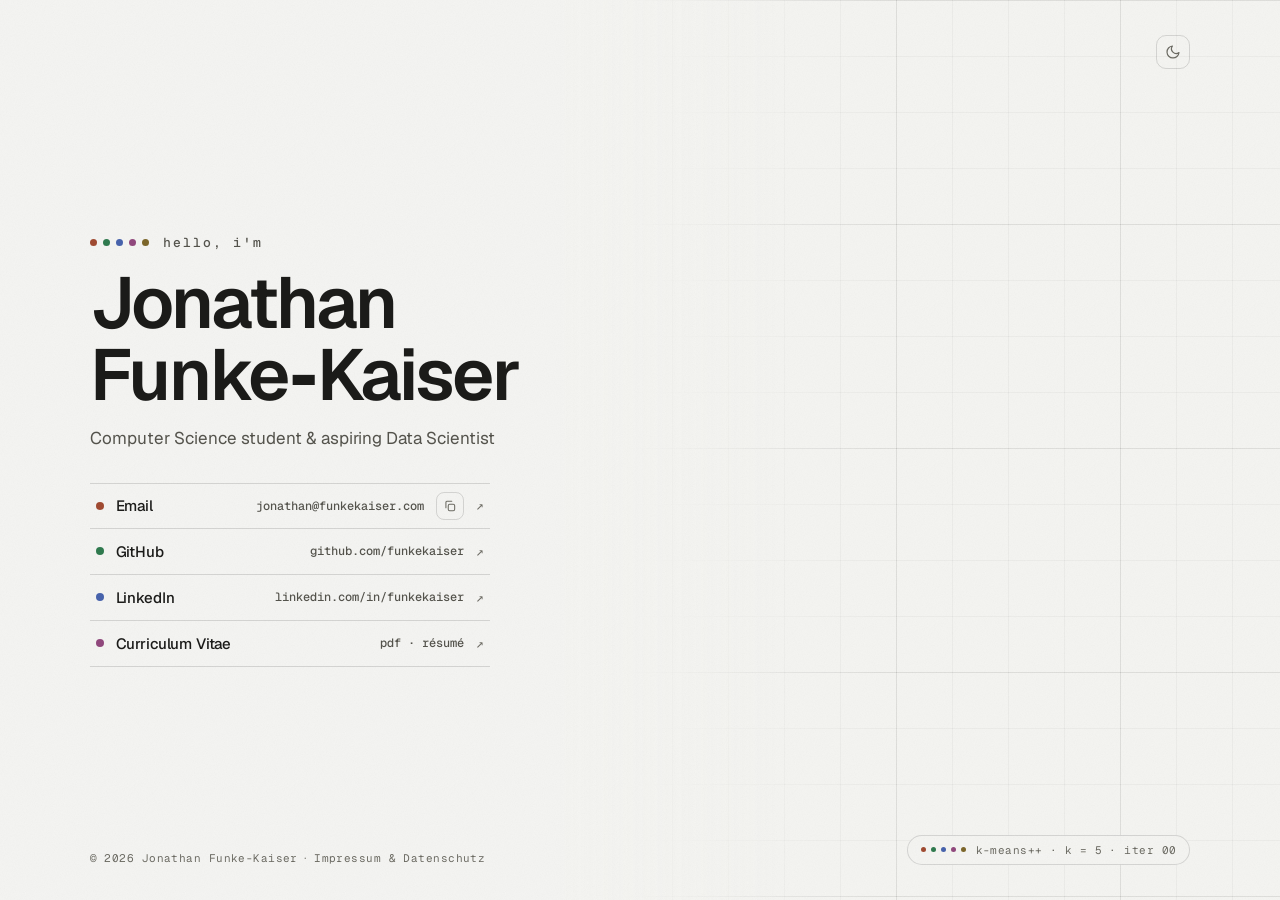
==== index.html @ 8409199c "Extract classifier-gallery engine into ml-on-canvas submodule" ====
<!DOCTYPE html>
<html lang="en">
<head>
<meta charset="UTF-8" />
<meta name="viewport" content="width=device-width, initial-scale=1.0, viewport-fit=cover" />
<title>Jonathan Funke-Kaiser</title>
<meta name="description" content="Jonathan Funke-Kaiser — Computer Science student and aspiring data scientist. Find my CV, GitHub, LinkedIn, and contact details here." />
<link rel="canonical" href="https://funkekaiser.com/" />

<!-- Social cards -->
<meta property="og:title" content="Jonathan Funke-Kaiser" />
<meta property="og:description" content="Jonathan Funke-Kaiser — Computer Science student and aspiring data scientist. Find my CV, GitHub, LinkedIn, and contact details here." />
<meta property="og:type" content="website" />
<meta property="og:url" content="https://funkekaiser.com/" />
<meta property="og:image" content="https://funkekaiser.com/images/og-card.png" />
<meta property="og:image:secure_url" content="https://funkekaiser.com/images/og-card.png" />
<meta property="og:image:width" content="1200" />
<meta property="og:image:height" content="630" />
<meta property="og:image:alt" content="Jonathan Funke-Kaiser — Computer Science student &amp; aspiring Data Scientist" />
<meta name="twitter:card" content="summary_large_image" />
<meta name="twitter:image" content="https://funkekaiser.com/images/og-card.png" />

<!-- Color scheme -->
<meta name="color-scheme" content="light dark" />
<meta name="theme-color" media="(prefers-color-scheme: light)" content="#f4f4f1" />
<meta name="theme-color" media="(prefers-color-scheme: dark)" content="#131311" />

<!-- Icons -->
<link rel="icon" type="image/svg+xml" href="images/favicon/favicon.svg" />
<link rel="icon" type="image/png" sizes="32x32" href="images/favicon/favicon-32.png" />
<link rel="icon" type="image/png" sizes="16x16" href="images/favicon/favicon-16.png" />
<link rel="apple-touch-icon" sizes="180x180" href="images/favicon/favicon-180.png" />

<!-- Self-hosted fonts (no external CDN) -->
<link rel="preload" href="fonts/geist-latin.woff2" as="font" type="font/woff2" crossorigin />
<link rel="preload" href="fonts/geist-mono-latin.woff2" as="font" type="font/woff2" crossorigin />

<!-- Structured data -->
<script type="application/ld+json">
{
  "@context": "https://schema.org",
  "@type": "Person",
  "name": "Jonathan Funke-Kaiser",
  "url": "https://funkekaiser.com/",
  "sameAs": [
    "https://github.com/funkekaiser",
    "https://www.linkedin.com/in/funkekaiser/"
  ]
}
</script>

<!-- theme bootstrap: apply the saved toggle override before first paint.
     Identical across index/impressum/404 — one shared CSP hash. -->
<script>(function(){try{var t=localStorage.getItem("fk-theme");if(t==="dark"||t==="light")document.documentElement.setAttribute("data-theme",t)}catch(e){}})();</script>

<style>
  /* ---------- shared foundation ----------
     Self-hosted fonts + brand palette + light/dark theme + reset + a11y.
     Inlined into <head> to drop the one render-blocking CSS request.
     NOTE: tokens duplicated across index/impressum/404 — keep in sync when
     editing fonts or theme values. */
  @font-face {
    font-family: "Geist";
    font-style: normal;
    font-weight: 300 700;
    font-display: swap;
    src: url("fonts/geist-latin.woff2") format("woff2");
    unicode-range: U+0000-00FF, U+0131, U+0152-0153, U+02BB-02BC, U+02C6, U+02DA, U+02DC, U+0304, U+0308, U+0329, U+2000-206F, U+20AC, U+2122, U+2191, U+2193, U+2212, U+2215, U+FEFF, U+FFFD;
  }
  @font-face {
    font-family: "Geist";
    font-style: normal;
    font-weight: 300 700;
    font-display: swap;
    src: url("fonts/geist-latin-ext.woff2") format("woff2");
    unicode-range: U+0100-02BA, U+02BD-02C5, U+02C7-02CC, U+02CE-02D7, U+02DD-02FF, U+0304, U+0308, U+0329, U+1D00-1DBF, U+1E00-1E9F, U+1EF2-1EFF, U+2020, U+20A0-20AB, U+20AD-20C0, U+2113, U+2C60-2C7F, U+A720-A7FF;
  }
  @font-face {
    font-family: "Geist Mono";
    font-style: normal;
    font-weight: 400 500;
    font-display: swap;
    src: url("fonts/geist-mono-latin.woff2") format("woff2");
    unicode-range: U+0000-00FF, U+0131, U+0152-0153, U+02BB-02BC, U+02C6, U+02DA, U+02DC, U+0304, U+0308, U+0329, U+2000-206F, U+20AC, U+2122, U+2191, U+2193, U+2212, U+2215, U+FEFF, U+FFFD;
  }
  @font-face {
    font-family: "Geist Mono";
    font-style: normal;
    font-weight: 400 500;
    font-display: swap;
    src: url("fonts/geist-mono-latin-ext.woff2") format("woff2");
    unicode-range: U+0100-02BA, U+02BD-02C5, U+02C7-02CC, U+02CE-02D7, U+02DD-02FF, U+0304, U+0308, U+0329, U+1D00-1DBF, U+1E00-1E9F, U+1EF2-1EFF, U+2020, U+20A0-20AB, U+20AD-20C0, U+2113, U+2C60-2C7F, U+A720-A7FF;
  }
  /* Warm paper / warm near-black palette, five cluster accents.
     All text colors AA (≥4.5:1) on their --bg per the design audit;
     --cN are the text-safe hover shades (the canvas uses its own
     brighter palette for dots/regions). */
  :root {
    --bg: #f4f4f1;
    --ink: #1b1b19;
    --weak: #54534c;
    --faint: #6c6b63;
    --muted: #b3b1a8;
    --hairline: rgba(27, 27, 25, 0.14);
    --c0: #a04a31;  /* email · red */
    --c1: #2f7a4e;  /* github · green */
    --c2: #4763ad;  /* linkedin · blue */
    --c3: #91487d;  /* cv · magenta */
    --c4: #7c662a;  /* impressum · ochre */
  }
  @media (prefers-color-scheme: dark) {
    :root:not([data-theme]) {
      --bg: #131311;
      --ink: #eceae4;
      --weak: #a8a79d;
      --faint: #8d8b81;
      --muted: #55544c;
      --hairline: rgba(236, 234, 228, 0.16);
      --c0: #d4805f;
      --c1: #67ad85;
      --c2: #84a0e8;
      --c3: #ca80b6;
      --c4: #c7a35c;
    }
  }
  :root[data-theme="light"] {
    --bg: #f4f4f1; --ink: #1b1b19; --weak: #54534c; --faint: #6c6b63; --muted: #b3b1a8;
    --hairline: rgba(27, 27, 25, 0.14);
    --c0: #a04a31; --c1: #2f7a4e; --c2: #4763ad; --c3: #91487d; --c4: #7c662a;
  }
  :root[data-theme="dark"] {
    --bg: #131311; --ink: #eceae4; --weak: #a8a79d; --faint: #8d8b81; --muted: #55544c;
    --hairline: rgba(236, 234, 228, 0.16);
    --c0: #d4805f; --c1: #67ad85; --c2: #84a0e8; --c3: #ca80b6; --c4: #c7a35c;
  }
  * { box-sizing: border-box; margin: 0; padding: 0; }
  :focus-visible {
    outline: 2px solid var(--ink);
    outline-offset: 3px;
    border-radius: 4px;
  }
  @media (prefers-reduced-motion: reduce) {
    * { animation-duration: 0.01ms !important; animation-iteration-count: 1 !important; transition-duration: 0.01ms !important; scroll-behavior: auto !important; }
  }
  .sr-only {
    position: absolute;
    width: 1px; height: 1px;
    padding: 0; margin: -1px;
    overflow: hidden;
    clip: rect(0, 0, 0, 0);
    white-space: nowrap;
    border: 0;
  }
  @keyframes fade-up {
    from { opacity: 0; transform: translateY(10px); }
    to   { opacity: 1; transform: none; }
  }
  /* opacity-free entrance for above-the-fold text so the LCP candidate
     (h1) paints visible on the first frame — avoids mobile NO_LCP. */
  @keyframes rise {
    from { transform: translateY(10px); }
    to   { transform: none; }
  }

  /* ---------- page ---------- */
  html, body { height: 100%; }
  /* theme the root canvas too, so mobile overscroll isn't pure black */
  html { background: var(--bg); }
  body {
    background: var(--bg);
    color: var(--ink);
    font-family: "Geist", system-ui, -apple-system, sans-serif;
    -webkit-font-smoothing: antialiased;
    text-rendering: optimizeLegibility;
    overflow: hidden;
    transition: background 0.4s ease, color 0.4s ease;
  }

  /* ---------- classifier-gallery canvas background ---------- */
  #viz {
    position: fixed;
    inset: 0;
    z-index: 0;
    width: 100%;
    height: 100%;
  }

  /* ---------- theme toggle ---------- */
  .theme-btn {
    position: fixed;
    top: clamp(1.4rem, 4vh, 2.2rem);
    right: clamp(2rem, 7vw, 7.5rem);
    z-index: 2;
    width: 34px; height: 34px;
    display: grid;
    place-items: center;
    border: 1px solid var(--hairline);
    border-radius: 10px;
    background: transparent;
    color: var(--faint);
    cursor: pointer;
    padding: 0;
    transition: color 0.2s ease, border-color 0.2s ease;
  }
  .theme-btn:hover { color: var(--ink); border-color: var(--faint); }
  .theme-btn svg { width: 16px; height: 16px; display: block; }
  /* moon shows in light (click → dark), sun shows in dark */
  .theme-btn .ico-sun { display: none; }
  :root[data-theme="dark"] .theme-btn .ico-moon { display: none; }
  :root[data-theme="dark"] .theme-btn .ico-sun { display: block; }
  @media (prefers-color-scheme: dark) {
    :root:not([data-theme]) .theme-btn .ico-moon { display: none; }
    :root:not([data-theme]) .theme-btn .ico-sun { display: block; }
  }

  /* ---------- layout ---------- */
  main {
    position: relative;
    z-index: 1;
    height: 100svh;
    display: flex;
    flex-direction: column;
    justify-content: center;
    gap: clamp(22px, 4vh, 34px);
    padding: 0 clamp(2rem, 7vw, 7.5rem);
    max-width: 720px;
  }

  .intro { display: flex; flex-direction: column; gap: 16px; }
  .eyebrow {
    display: flex;
    align-items: center;
    gap: 6px;
    font-family: "Geist Mono", ui-monospace, monospace;
    font-size: 13px;
    font-weight: 500;
    letter-spacing: 0.16em;
    color: var(--weak);
  }
  .eyebrow .hello { margin-left: 8px; }
  .eyebrow .dot { width: 7px; height: 7px; }
  .dot {
    flex: none;
    width: 8px; height: 8px;
    border-radius: 50%;
    transition: transform 0.2s ease;
  }
  .c0 { background: var(--c0); }
  .c1 { background: var(--c1); }
  .c2 { background: var(--c2); }
  .c3 { background: var(--c3); }
  .c4 { background: var(--c4); }

  h1 {
    font-size: clamp(2.6rem, 6.5vw, 4.5rem);
    font-weight: 600;
    letter-spacing: -0.03em;
    line-height: 1.0;
    color: var(--ink);
    transition: color 0.4s ease;
  }
  .tagline {
    font-size: clamp(1rem, 2.2vw, 1.0625rem);
    font-weight: 400;
    color: var(--weak);
  }

  /* ---------- page-load entrance (auto-disabled under reduced-motion) ---------- */
  .eyebrow, h1, .tagline { animation: rise 0.55s cubic-bezier(.2, .7, .3, 1) both; }
  .link { animation: fade-up 0.55s cubic-bezier(.2, .7, .3, 1) both; }
  .eyebrow { animation-delay: 0.04s; }
  .tagline { animation-delay: 0.22s; }
  .link:nth-child(1) { animation-delay: 0.34s; }
  .link:nth-child(2) { animation-delay: 0.42s; }
  .link:nth-child(3) { animation-delay: 0.50s; }
  .link:nth-child(4) { animation-delay: 0.58s; }

  /* ---------- link list ---------- */
  .links {
    display: flex;
    flex-direction: column;
    width: min(400px, 100%);
  }
  .link {
    position: relative;
    display: flex;
    align-items: center;
    gap: 12px;
    padding: 13px 6px;
    border-top: 1px solid var(--hairline);
    text-decoration: none;
    color: var(--ink);
    transition: color 0.2s ease;
  }
  .links .link:last-child { border-bottom: 1px solid var(--hairline); }
  .link-email { padding: 8px 6px; }
  .link-label {
    font-size: 15px;
    font-weight: 500;
    letter-spacing: -0.01em;
  }
  .link-value {
    margin-left: auto;
    font-family: "Geist Mono", ui-monospace, monospace;
    font-size: 12px;
    font-weight: 500;
    color: var(--weak);
    overflow: hidden;
    text-overflow: ellipsis;
    white-space: nowrap;
  }
  .arrow {
    flex: none;
    font-family: "Geist Mono", ui-monospace, monospace;
    font-size: 13px;
    color: var(--faint);
  }
  /* two-way hover: CSS covers the link side (and keyboard focus, and the
     reduced-motion path); the canvas engine layers cluster dimming on top.
     Hover rules only apply on hover-capable pointers — on touch they'd
     stick after a tap. Keyboard :focus-within stays on for everyone. */
  .link[data-cluster="0"]:focus-within { color: var(--c0); }
  .link[data-cluster="1"]:focus-within { color: var(--c1); }
  .link[data-cluster="2"]:focus-within { color: var(--c2); }
  .link[data-cluster="3"]:focus-within { color: var(--c3); }
  .link:focus-within .dot { transform: scale(1.6); }
  @media (hover: hover) and (pointer: fine) {
    .link[data-cluster="0"]:hover { color: var(--c0); }
    .link[data-cluster="1"]:hover { color: var(--c1); }
    .link[data-cluster="2"]:hover { color: var(--c2); }
    .link[data-cluster="3"]:hover { color: var(--c3); }
    .link:hover .dot { transform: scale(1.6); }
  }

  /* ---------- email row: stretched link + copy button ---------- */
  .stretch {
    position: absolute;
    inset: 0;
    z-index: 1;
  }
  .copy-btn {
    position: relative;
    z-index: 2;
    flex: none;
    width: 28px; height: 28px;
    display: grid;
    place-items: center;
    border: 1px solid var(--hairline);
    border-radius: 8px;
    background: transparent;
    color: var(--faint);
    cursor: pointer;
    padding: 0;
    transition: color 0.2s ease, border-color 0.2s ease;
  }
  .copy-btn:hover { color: var(--c0); border-color: var(--c0); }
  .copy-btn svg { width: 14px; height: 14px; display: block; }
  .copy-btn .ico-check { display: none; }
  .copy-btn.copied { color: var(--c0); border-color: var(--c0); }
  .copy-btn.copied .ico-copy { display: none; }
  .copy-btn.copied .ico-check { display: block; }

  /* ---------- footer + algorithm readout ---------- */
  footer {
    position: fixed;
    left: clamp(2rem, 7vw, 7.5rem);
    bottom: clamp(1.4rem, 4vh, 2.2rem);
    z-index: 1;
    font-family: "Geist Mono", ui-monospace, monospace;
    font-size: 11px;
    letter-spacing: 0.04em;
    color: var(--faint);
  }
  footer a {
    color: var(--faint);
    text-decoration: none;
    transition: color 0.2s ease;
  }
  footer a:hover, footer a:focus-visible { color: var(--c4); }
  .footer-sep { opacity: 0.7; margin: 0 0.4em; }
  .readout {
    position: fixed;
    right: clamp(2rem, 7vw, 7.5rem);
    bottom: clamp(1.4rem, 4vh, 2.2rem);
    z-index: 1;
    font-family: "Geist Mono", ui-monospace, monospace;
    font-size: 11px;
    letter-spacing: 0.04em;
    color: var(--faint);
  }

  @media (max-width: 560px) {
    /* let main + footer share the viewport instead of main taking a full
       100svh and pushing the static footer past the bottom edge */
    body { overflow-y: auto; display: flex; flex-direction: column; min-height: 100svh; }
    main { height: auto; min-height: 0; flex: 1; padding-top: 5rem; padding-bottom: 1.5rem; }
    footer { position: static; margin: 0 0 1.4rem; padding: 0 clamp(2rem, 7vw, 7.5rem); }
    .readout { display: none; }
  }
</style>
<style>
  /* ---------- final touches ----------
     Plot grid (masked off the text column), film grain, legend chip,
     text scrim, and touch-input gating. Appended as one block so the
     diff against the previous version stays reviewable. */
  :root { --grid-minor: rgba(27,27,25,0.035); --grid-major: rgba(27,27,25,0.065); }
  :root[data-theme="dark"] { --grid-minor: rgba(236,234,228,0.04); --grid-major: rgba(236,234,228,0.075); }
  @media (prefers-color-scheme: dark) {
    :root:not([data-theme]) { --grid-minor: rgba(236,234,228,0.04); --grid-major: rgba(236,234,228,0.075); }
  }
  .grid-layer {
    position: fixed; inset: 0; z-index: 0; pointer-events: none;
    background-image:
      linear-gradient(var(--grid-major) 1px, transparent 1px),
      linear-gradient(90deg, var(--grid-major) 1px, transparent 1px),
      linear-gradient(var(--grid-minor) 1px, transparent 1px),
      linear-gradient(90deg, var(--grid-minor) 1px, transparent 1px);
    background-size: 224px 224px, 224px 224px, 56px 56px, 56px 56px;
    -webkit-mask-image: linear-gradient(90deg, transparent 0px, transparent 620px, black 880px);
    mask-image: linear-gradient(90deg, transparent 0px, transparent 620px, black 880px);
    transition: opacity 0.4s ease;
  }
  .grain {
    position: fixed; inset: 0; z-index: 3; pointer-events: none;
    background-image: url("images/noise.svg");
    background-size: 160px 160px;
    opacity: 0.055; mix-blend-mode: multiply;
  }
  :root[data-theme="dark"] .grain { mix-blend-mode: screen; opacity: 0.045; }
  @media (prefers-color-scheme: dark) {
    :root:not([data-theme]) .grain { mix-blend-mode: screen; opacity: 0.045; }
  }
  .readout {
    display: flex; align-items: center; gap: 10px;
    padding: 7px 13px;
    border: 1px solid var(--hairline);
    border-radius: 999px;
    background: color-mix(in srgb, var(--bg) 72%, transparent);
    backdrop-filter: blur(6px);
    -webkit-backdrop-filter: blur(6px);
    transition: background 0.4s ease, border-color 0.4s ease;
  }
  .legend-dots { display: flex; align-items: center; gap: 5px; }
  .legend-dots .ld { width: 5px; height: 5px; border-radius: 50%; flex: none; }
  .ld.c0 { background: var(--c0); } .ld.c1 { background: var(--c1); }
  .ld.c2 { background: var(--c2); } .ld.c3 { background: var(--c3); }
  .ld.c4 { background: var(--c4); }

  .text-scrim {
    position: fixed; inset: 0; z-index: 0; pointer-events: none;
    background: linear-gradient(90deg,
      color-mix(in srgb, var(--bg) 75%, transparent) 0px,
      color-mix(in srgb, var(--bg) 75%, transparent) 560px,
      transparent 780px);
    transition: background 0.4s ease;
  }
  @media (max-width: 920px) { .legend-dots { display: none; } }

  @media (max-width: 800px) {
    .readout { bottom: calc(clamp(1.4rem, 4vh, 2.2rem) + 34px); }
  }
  @media (max-width: 560px) { .readout { display: none; } }
</style>
</head>
<body>
  <canvas id="viz" aria-hidden="true"></canvas>
  <div class="grid-layer" aria-hidden="true"></div>
  <div class="text-scrim" aria-hidden="true"></div>
  <div class="grain" aria-hidden="true"></div>

  <button class="theme-btn" id="theme-btn" type="button" aria-label="Toggle color scheme">
    <svg class="ico-moon" viewBox="0 0 24 24" fill="none" stroke="currentColor" stroke-width="1.8" stroke-linecap="round" stroke-linejoin="round" aria-hidden="true"><path d="M21 12.8A9 9 0 1 1 11.2 3a7 7 0 0 0 9.8 9.8Z"/></svg>
    <svg class="ico-sun" viewBox="0 0 24 24" fill="none" stroke="currentColor" stroke-width="1.8" stroke-linecap="round" stroke-linejoin="round" aria-hidden="true"><circle cx="12" cy="12" r="4"/><path d="M12 2v2m0 16v2M4.9 4.9l1.4 1.4m11.4 11.4 1.4 1.4M2 12h2m16 0h2M4.9 19.1l1.4-1.4m11.4-11.4 1.4-1.4"/></svg>
  </button>

  <main id="main">
    <header class="intro">
      <p class="eyebrow" aria-hidden="true">
        <span class="dot c0"></span><span class="dot c1"></span><span class="dot c2"></span><span class="dot c3"></span><span class="dot c4"></span>
        <span class="hello">hello, i'm</span>
      </p>
      <h1>Jonathan<br />Funke&#8209;Kaiser</h1>
      <p class="tagline">Computer Science student &amp; aspiring Data Scientist</p>
    </header>

    <nav class="links" aria-label="Contact and profiles">
      <div class="link link-email" data-cluster="0">
        <span class="dot c0" aria-hidden="true"></span>
        <span class="link-label">Email</span>
        <a class="stretch" href="mailto:jonathan@funkekaiser.com?subject=Hello%20Jonathan" aria-label="Email Jonathan"></a>
        <span class="link-value">jonathan@funkekaiser.com</span>
        <button class="copy-btn" type="button" aria-label="Copy email address">
          <svg class="ico-copy" viewBox="0 0 24 24" fill="none" stroke="currentColor" stroke-width="1.8" stroke-linecap="round" stroke-linejoin="round" aria-hidden="true"><rect x="9" y="9" width="11" height="11" rx="2.5"/><path d="M5 15V5.5A1.5 1.5 0 0 1 6.5 4H15"/></svg>
          <svg class="ico-check" viewBox="0 0 24 24" fill="none" stroke="currentColor" stroke-width="2.2" stroke-linecap="round" stroke-linejoin="round" aria-hidden="true"><path d="m5 12.5 4.5 4.5L19 7"/></svg>
        </button>
        <span class="arrow" aria-hidden="true">↗</span>
      </div>

      <a class="link" data-cluster="1" href="https://github.com/funkekaiser" target="_blank" rel="noopener">
        <span class="dot c1" aria-hidden="true"></span>
        <span class="link-label">GitHub<span class="sr-only"> (opens in a new tab)</span></span>
        <span class="link-value">github.com/funkekaiser</span>
        <span class="arrow" aria-hidden="true">↗</span>
      </a>

      <a class="link" data-cluster="2" href="https://www.linkedin.com/in/funkekaiser/" target="_blank" rel="noopener">
        <span class="dot c2" aria-hidden="true"></span>
        <span class="link-label">LinkedIn<span class="sr-only"> (opens in a new tab)</span></span>
        <span class="link-value">linkedin.com/in/funkekaiser</span>
        <span class="arrow" aria-hidden="true">↗</span>
      </a>

      <a class="link" data-cluster="3" href="Jonathan-Funke-Kaiser-CV.pdf" target="_blank" rel="noopener">
        <span class="dot c3" aria-hidden="true"></span>
        <span class="link-label">Curriculum Vitae<span class="sr-only"> (opens in a new tab)</span></span>
        <span class="link-value">pdf · résumé</span>
        <span class="arrow" aria-hidden="true">↗</span>
      </a>
    </nav>
  </main>

  <footer>© <span id="year"></span> Jonathan Funke-Kaiser<span class="footer-sep">·</span><a href="impressum.html" data-cluster="4">Impressum &amp; Datenschutz</a></footer>
  <div class="readout" aria-hidden="true"><span class="legend-dots"><span class="ld c0"></span><span class="ld c1"></span><span class="ld c2"></span><span class="ld c3"></span><span class="ld c4"></span></span><span id="algo-label">k-means++ · k = 5 · iter 00</span></div>

  <!-- Two scripts: (1) site chrome — theme toggle, copy email, year.
       (2) a module adapter that wires up the classifier-gallery background:
       a rotating gallery of real classifiers trained live on freshly spawned
       2-D data (k-means++, softmax regression, linear SVM one-vs-rest, k-NN,
       gini decision tree). The engine lives in vendor/ml-on-canvas — a git
       submodule of https://github.com/funkekaiser/ml-on-canvas — so engine
       tweaks land here via a submodule bump. Each of the five page links owns
       one cluster; hover links↔clusters both ways. -->
  <script data-cfasync="false" src="/cdn-cgi/scripts/5c5dd728/cloudflare-static/email-decode.min.js"></script><script>
    (function () {
      "use strict";
      var root = document.documentElement;
      document.getElementById("year").textContent = new Date().getFullYear();

      /* ---- theme ---- */
      var schemeMq = window.matchMedia("(prefers-color-scheme: dark)");
      function isDark() {
        var t = root.getAttribute("data-theme");
        return t ? t === "dark" : schemeMq.matches;
      }
      /* the gallery adapter below watches data-theme via MutationObserver,
         so toggling the attribute is all that's needed here */
      document.getElementById("theme-btn").addEventListener("click", function () {
        var dark = !isDark();
        root.setAttribute("data-theme", dark ? "dark" : "light");
        try { localStorage.setItem("fk-theme", dark ? "dark" : "light"); } catch (e) {}
      });

      /* ---- copy-to-clipboard on the email row ---- */
      document.querySelectorAll(".copy-btn").forEach(function (btn) {
        var timer = null;
        btn.addEventListener("click", function (e) {
          e.preventDefault();
          e.stopPropagation();
          /* read the address from the row's mailto link — by click time
             Cloudflare's email-decode script has restored the real href,
             so no plaintext address needs to live in the markup */
          var row = btn.closest(".link");
          var link = row && row.querySelector('a[href^="mailto:"]');
          var text = link
            ? decodeURIComponent(link.getAttribute("href").replace(/^mailto:/, "").split("?")[0])
            : "";
          if (!text) return;
          var fallback = function () {
            var ta = document.createElement("textarea");
            ta.value = text; ta.style.position = "fixed"; ta.style.opacity = "0";
            document.body.appendChild(ta); ta.select();
            try { document.execCommand("copy"); } catch (e2) {}
            document.body.removeChild(ta);
          };
          if (navigator.clipboard && navigator.clipboard.writeText) {
            navigator.clipboard.writeText(text).catch(fallback);
          } else { fallback(); }
          btn.classList.add("copied");
          clearTimeout(timer);
          timer = setTimeout(function () { btn.classList.remove("copied"); }, 1500);
        });
      });

    })();
  </script>
  <script type="module">
    import { createGallery } from "/vendor/ml-on-canvas/ml-on-canvas.js";

    const root = document.documentElement;
    const schemeMq = window.matchMedia("(prefers-color-scheme: dark)");
    const isDark = () => {
      const t = root.getAttribute("data-theme");
      return t ? t === "dark" : schemeMq.matches;
    };

    const canvas = document.getElementById("viz");
    const algoEl = document.getElementById("algo-label");
    const clusterEls = [];
    document.querySelectorAll("[data-cluster]").forEach((el) => {
      clusterEls[+el.getAttribute("data-cluster")] = el;
    });

    const gallery = createGallery(canvas, {
      theme: isDark() ? "dark" : "light",
      /* keep the data clouds right of the text column on wide screens */
      placement: (w, h) => {
        const wide = w / h > 1.15;
        return { x: wide ? [0.52, 0.90] : [0.12, 0.88], y: [0.16, 0.84], sep: wide ? 0.17 : 0.21 };
      },
      tapIgnore: "a, button, .links",
      onStatus: (label) => {
        if (algoEl) algoEl.textContent = label;
      },
      /* brighten the hovered cluster's link and mute the rest;
         cleared (-> CSS takes over) when nothing hovers */
      onHover: (hk) => {
        for (let k = 0; k < clusterEls.length; k++) {
          const el = clusterEls[k];
          if (!el) continue;
          const dot = el.querySelector(".dot");
          if (hk === k) {
            el.style.color = "var(--c" + k + ")";
            if (dot) dot.style.transform = "scale(1.6)";
          } else if (hk != null) {
            el.style.color = "var(--muted)";
            if (dot) dot.style.transform = "";
          } else {
            el.style.color = "";
            if (dot) dot.style.transform = "";
          }
        }
      },
    });

    /* link → cluster hover */
    const hoverMq = window.matchMedia("(hover: hover) and (pointer: fine)");
    clusterEls.forEach((el, k) => {
      el.addEventListener("mouseenter", () => { if (hoverMq.matches) gallery.setHover(k); });
      el.addEventListener("mouseleave", () => gallery.setHover(null));
    });

    /* theme: follow the toggle (data-theme attribute) and system changes */
    new MutationObserver(() => gallery.setTheme(isDark() ? "dark" : "light"))
      .observe(root, { attributes: true, attributeFilter: ["data-theme"] });
    if (schemeMq.addEventListener) {
      schemeMq.addEventListener("change", () => {
        if (!root.getAttribute("data-theme")) gallery.setTheme(isDark() ? "dark" : "light");
      });
    }
  </script>
</body>
</html>
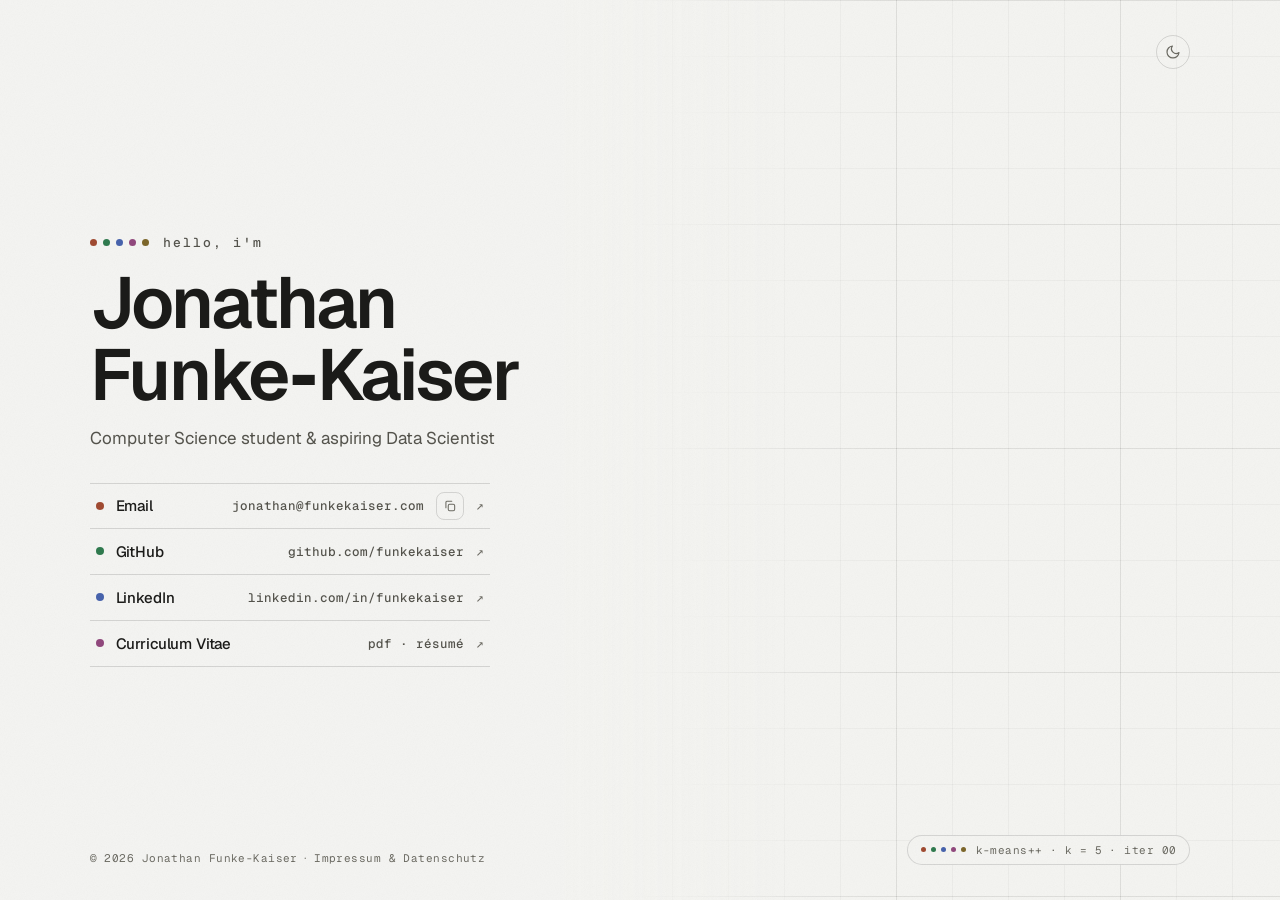
==== commit e9aba9d2: "Bump ml-on-canvas to seven classifiers and make the readout interactive The engine gains a tiny MLP " ====
--- a/index.html
+++ b/index.html
@@ -195,7 +195,7 @@
     display: grid;
     place-items: center;
     border: 1px solid var(--hairline);
-    border-radius: 10px;
+    border-radius: 999px; /* pill, matching the readout */
     background: transparent;
     color: var(--faint);
     cursor: pointer;
@@ -302,7 +302,7 @@
   .link-value {
     margin-left: auto;
     font-family: "Geist Mono", ui-monospace, monospace;
-    font-size: 12px;
+    font-size: 12.5px;
     font-weight: 500;
     color: var(--weak);
     overflow: hidden;
@@ -314,6 +314,7 @@
     font-family: "Geist Mono", ui-monospace, monospace;
     font-size: 13px;
     color: var(--faint);
+    transition: transform 0.2s ease, color 0.2s ease;
   }
   /* two-way hover: CSS covers the link side (and keyboard focus, and the
      reduced-motion path); the canvas engine layers cluster dimming on top.
@@ -324,12 +325,14 @@
   .link[data-cluster="2"]:focus-within { color: var(--c2); }
   .link[data-cluster="3"]:focus-within { color: var(--c3); }
   .link:focus-within .dot { transform: scale(1.6); }
+  .link:focus-within .arrow { transform: translate(3px, -3px); color: inherit; }
   @media (hover: hover) and (pointer: fine) {
     .link[data-cluster="0"]:hover { color: var(--c0); }
     .link[data-cluster="1"]:hover { color: var(--c1); }
     .link[data-cluster="2"]:hover { color: var(--c2); }
     .link[data-cluster="3"]:hover { color: var(--c3); }
     .link:hover .dot { transform: scale(1.6); }
+    .link:hover .arrow { transform: translate(3px, -3px); color: inherit; }
   }
 
   /* ---------- email row: stretched link + copy button ---------- */
@@ -387,6 +390,7 @@
     font-size: 11px;
     letter-spacing: 0.04em;
     color: var(--faint);
+    cursor: pointer;
   }
 
   @media (max-width: 560px) {
@@ -430,6 +434,7 @@
   @media (prefers-color-scheme: dark) {
     :root:not([data-theme]) .grain { mix-blend-mode: screen; opacity: 0.045; }
   }
+  /* the readout is a real <button>: clicking it skips to the next algorithm */
   .readout {
     display: flex; align-items: center; gap: 10px;
     padding: 7px 13px;
@@ -438,8 +443,9 @@
     background: color-mix(in srgb, var(--bg) 72%, transparent);
     backdrop-filter: blur(6px);
     -webkit-backdrop-filter: blur(6px);
-    transition: background 0.4s ease, border-color 0.4s ease;
-  }
+    transition: background 0.4s ease, border-color 0.2s ease, color 0.2s ease;
+  }
+  .readout:hover { color: var(--ink); border-color: var(--faint); }
   .legend-dots { display: flex; align-items: center; gap: 5px; }
   .legend-dots .ld { width: 5px; height: 5px; border-radius: 50%; flex: none; }
   .ld.c0 { background: var(--c0); } .ld.c1 { background: var(--c1); }
@@ -520,13 +526,14 @@
   </main>
 
   <footer>© <span id="year"></span> Jonathan Funke-Kaiser<span class="footer-sep">·</span><a href="impressum.html" data-cluster="4">Impressum &amp; Datenschutz</a></footer>
-  <div class="readout" aria-hidden="true"><span class="legend-dots"><span class="ld c0"></span><span class="ld c1"></span><span class="ld c2"></span><span class="ld c3"></span><span class="ld c4"></span></span><span id="algo-label">k-means++ · k = 5 · iter 00</span></div>
+  <button class="readout" id="readout" type="button" aria-label="Show the next algorithm"><span class="legend-dots" aria-hidden="true"><span class="ld c0"></span><span class="ld c1"></span><span class="ld c2"></span><span class="ld c3"></span><span class="ld c4"></span></span><span id="algo-label" aria-hidden="true">k-means++ · k = 5 · iter 00</span></button>
 
   <!-- Two scripts: (1) site chrome — theme toggle, copy email, year.
        (2) a module adapter that wires up the classifier-gallery background:
        a rotating gallery of real classifiers trained live on freshly spawned
        2-D data (k-means++, softmax regression, linear SVM one-vs-rest, k-NN,
-       gini decision tree). The engine lives in vendor/ml-on-canvas — a git
+       a tiny MLP, gini decision tree, GMM via EM). The engine lives in
+       vendor/ml-on-canvas — a git
        submodule of https://github.com/funkekaiser/ml-on-canvas — so engine
        tweaks land here via a submodule bump. Each of the five page links owns
        one cluster; hover links↔clusters both ways. -->
@@ -584,7 +591,7 @@
     })();
   </script>
   <script type="module">
-    import { createGallery } from "/vendor/ml-on-canvas/ml-on-canvas.js";
+    import { createGallery, ALGORITHMS } from "/vendor/ml-on-canvas/ml-on-canvas.js";
 
     const root = document.documentElement;
     const schemeMq = window.matchMedia("(prefers-color-scheme: dark)");
@@ -632,6 +639,12 @@
       },
     });
 
+    /* readout pill → skip to the next algorithm */
+    document.getElementById("readout").addEventListener("click", () => {
+      const i = ALGORITHMS.indexOf(gallery.getAlgorithm());
+      gallery.setAlgorithm(ALGORITHMS[(i + 1) % ALGORITHMS.length]);
+    });
+
     /* link → cluster hover */
     const hoverMq = window.matchMedia("(hover: hover) and (pointer: fine)");
     clusterEls.forEach((el, k) => {
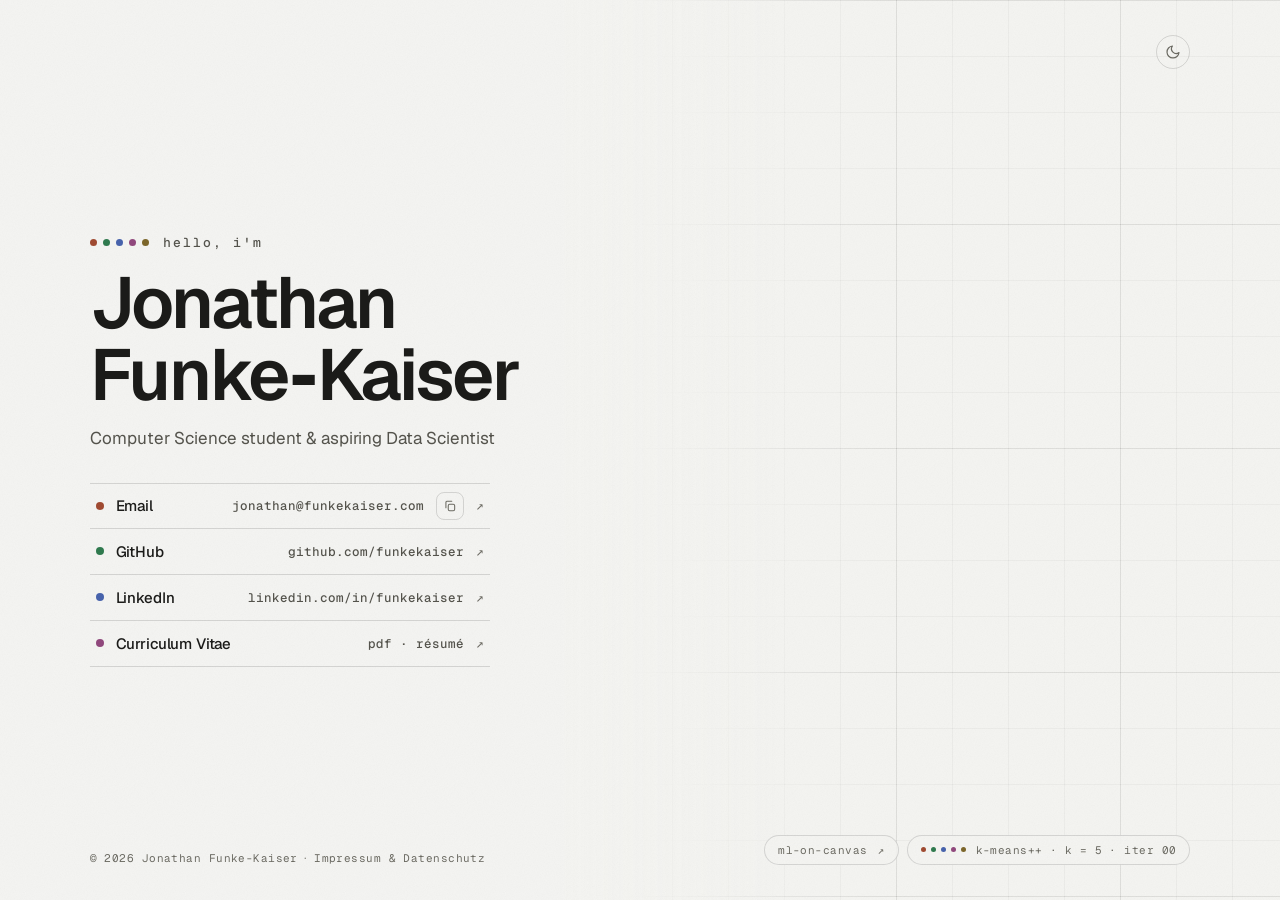
==== commit e64dc442: "Add ml-on-canvas credit pill next to the algorithm readout A pill-styled link to the engine repo, sh" ====
--- a/index.html
+++ b/index.html
@@ -381,17 +381,23 @@
   }
   footer a:hover, footer a:focus-visible { color: var(--c4); }
   .footer-sep { opacity: 0.7; margin: 0 0.4em; }
-  .readout {
+  .hud {
     position: fixed;
     right: clamp(2rem, 7vw, 7.5rem);
     bottom: clamp(1.4rem, 4vh, 2.2rem);
     z-index: 1;
+    display: flex;
+    align-items: stretch;
+    gap: 8px;
+  }
+  .readout, .src-link {
     font-family: "Geist Mono", ui-monospace, monospace;
     font-size: 11px;
     letter-spacing: 0.04em;
     color: var(--faint);
     cursor: pointer;
   }
+  .src-link { text-decoration: none; }
 
   @media (max-width: 560px) {
     /* let main + footer share the viewport instead of main taking a full
@@ -399,7 +405,7 @@
     body { overflow-y: auto; display: flex; flex-direction: column; min-height: 100svh; }
     main { height: auto; min-height: 0; flex: 1; padding-top: 5rem; padding-bottom: 1.5rem; }
     footer { position: static; margin: 0 0 1.4rem; padding: 0 clamp(2rem, 7vw, 7.5rem); }
-    .readout { display: none; }
+    .hud { display: none; }
   }
 </style>
 <style>
@@ -434,8 +440,9 @@
   @media (prefers-color-scheme: dark) {
     :root:not([data-theme]) .grain { mix-blend-mode: screen; opacity: 0.045; }
   }
-  /* the readout is a real <button>: clicking it skips to the next algorithm */
-  .readout {
+  /* the readout is a real <button>: clicking it skips to the next algorithm.
+     the src-link pill beside it credits the engine repo. */
+  .readout, .src-link {
     display: flex; align-items: center; gap: 10px;
     padding: 7px 13px;
     border: 1px solid var(--hairline);
@@ -445,7 +452,7 @@
     -webkit-backdrop-filter: blur(6px);
     transition: background 0.4s ease, border-color 0.2s ease, color 0.2s ease;
   }
-  .readout:hover { color: var(--ink); border-color: var(--faint); }
+  .readout:hover, .src-link:hover { color: var(--ink); border-color: var(--faint); }
   .legend-dots { display: flex; align-items: center; gap: 5px; }
   .legend-dots .ld { width: 5px; height: 5px; border-radius: 50%; flex: none; }
   .ld.c0 { background: var(--c0); } .ld.c1 { background: var(--c1); }
@@ -463,9 +470,10 @@
   @media (max-width: 920px) { .legend-dots { display: none; } }
 
   @media (max-width: 800px) {
-    .readout { bottom: calc(clamp(1.4rem, 4vh, 2.2rem) + 34px); }
-  }
-  @media (max-width: 560px) { .readout { display: none; } }
+    /* stack the pills and lift them clear of the static footer line */
+    .hud { bottom: calc(clamp(1.4rem, 4vh, 2.2rem) + 34px); flex-direction: column; align-items: flex-end; }
+  }
+  @media (max-width: 560px) { .hud { display: none; } }
 </style>
 </head>
 <body>
@@ -526,7 +534,10 @@
   </main>
 
   <footer>© <span id="year"></span> Jonathan Funke-Kaiser<span class="footer-sep">·</span><a href="impressum.html" data-cluster="4">Impressum &amp; Datenschutz</a></footer>
-  <button class="readout" id="readout" type="button" aria-label="Show the next algorithm"><span class="legend-dots" aria-hidden="true"><span class="ld c0"></span><span class="ld c1"></span><span class="ld c2"></span><span class="ld c3"></span><span class="ld c4"></span></span><span id="algo-label" aria-hidden="true">k-means++ · k = 5 · iter 00</span></button>
+  <div class="hud">
+    <a class="src-link" href="https://github.com/funkekaiser/ml-on-canvas" target="_blank" rel="noopener" title="The engine behind this background — on GitHub">ml-on-canvas<span class="sr-only"> — the engine behind this background, on GitHub (opens in a new tab)</span> ↗</a>
+    <button class="readout" id="readout" type="button" aria-label="Show the next algorithm"><span class="legend-dots" aria-hidden="true"><span class="ld c0"></span><span class="ld c1"></span><span class="ld c2"></span><span class="ld c3"></span><span class="ld c4"></span></span><span id="algo-label" aria-hidden="true">k-means++ · k = 5 · iter 00</span></button>
+  </div>
 
   <!-- Two scripts: (1) site chrome — theme toggle, copy email, year.
        (2) a module adapter that wires up the classifier-gallery background:
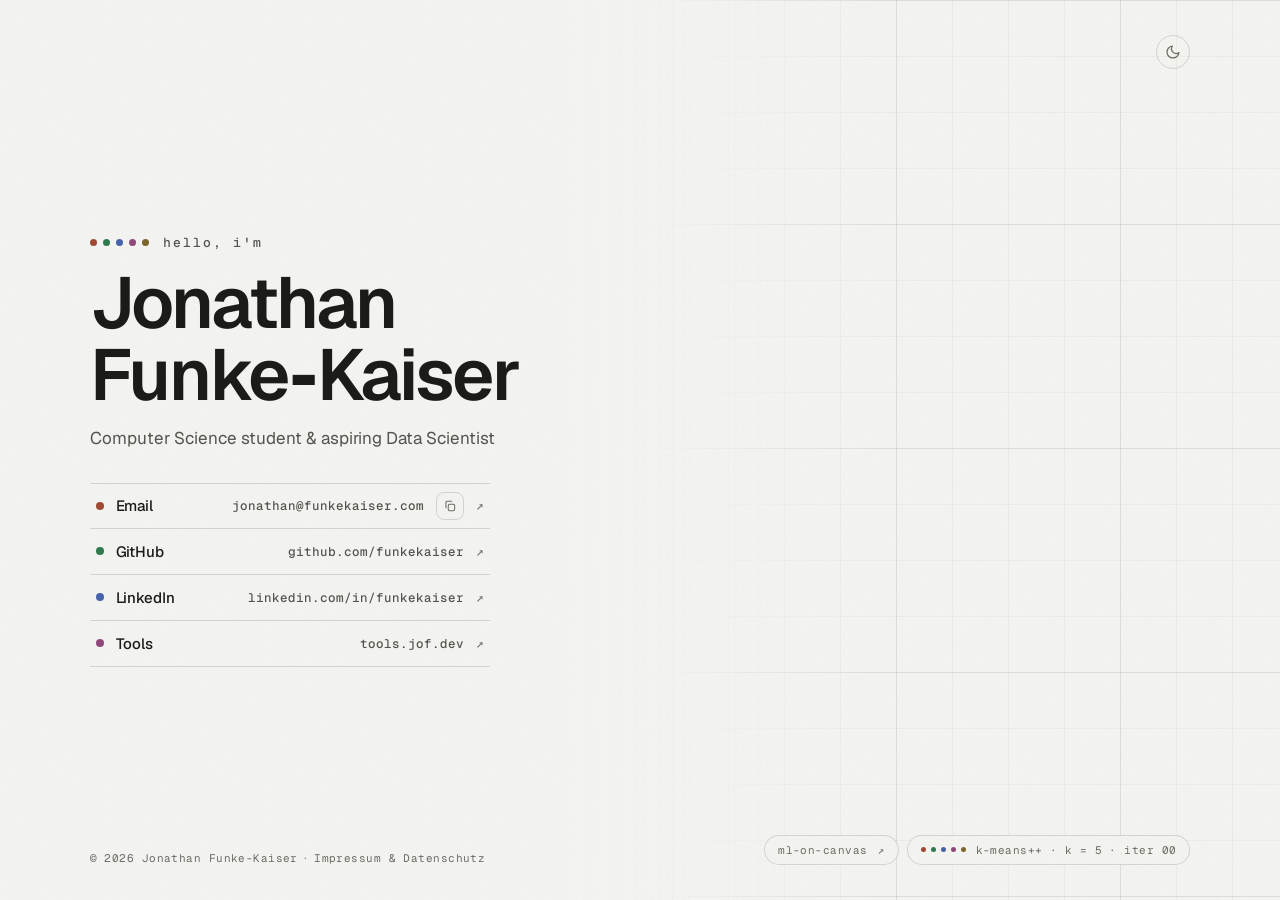
==== commit df9d17c1: "Replace the CV link with tools.jof.dev The CurriculumVitae repo is private now, so the Pages build c" ====
--- a/index.html
+++ b/index.html
@@ -4,12 +4,12 @@
 <meta charset="UTF-8" />
 <meta name="viewport" content="width=device-width, initial-scale=1.0, viewport-fit=cover" />
 <title>Jonathan Funke-Kaiser</title>
-<meta name="description" content="Jonathan Funke-Kaiser — Computer Science student and aspiring data scientist. Find my CV, GitHub, LinkedIn, and contact details here." />
+<meta name="description" content="Jonathan Funke-Kaiser — Computer Science student and aspiring data scientist. Find my tools, GitHub, LinkedIn, and contact details here." />
 <link rel="canonical" href="https://funkekaiser.com/" />
 
 <!-- Social cards -->
 <meta property="og:title" content="Jonathan Funke-Kaiser" />
-<meta property="og:description" content="Jonathan Funke-Kaiser — Computer Science student and aspiring data scientist. Find my CV, GitHub, LinkedIn, and contact details here." />
+<meta property="og:description" content="Jonathan Funke-Kaiser — Computer Science student and aspiring data scientist. Find my tools, GitHub, LinkedIn, and contact details here." />
 <meta property="og:type" content="website" />
 <meta property="og:url" content="https://funkekaiser.com/" />
 <meta property="og:image" content="https://funkekaiser.com/images/og-card.png" />
@@ -105,7 +105,7 @@
     --c0: #a04a31;  /* email · red */
     --c1: #2f7a4e;  /* github · green */
     --c2: #4763ad;  /* linkedin · blue */
-    --c3: #91487d;  /* cv · magenta */
+    --c3: #91487d;  /* tools · magenta */
     --c4: #7c662a;  /* impressum · ochre */
   }
   @media (prefers-color-scheme: dark) {
@@ -524,10 +524,10 @@
         <span class="arrow" aria-hidden="true">↗</span>
       </a>
 
-      <a class="link" data-cluster="3" href="Jonathan-Funke-Kaiser-CV.pdf" target="_blank" rel="noopener">
+      <a class="link" data-cluster="3" href="https://tools.jof.dev" target="_blank" rel="noopener">
         <span class="dot c3" aria-hidden="true"></span>
-        <span class="link-label">Curriculum Vitae<span class="sr-only"> (opens in a new tab)</span></span>
-        <span class="link-value">pdf · résumé</span>
+        <span class="link-label">Tools<span class="sr-only"> (opens in a new tab)</span></span>
+        <span class="link-value">tools.jof.dev</span>
         <span class="arrow" aria-hidden="true">↗</span>
       </a>
     </nav>
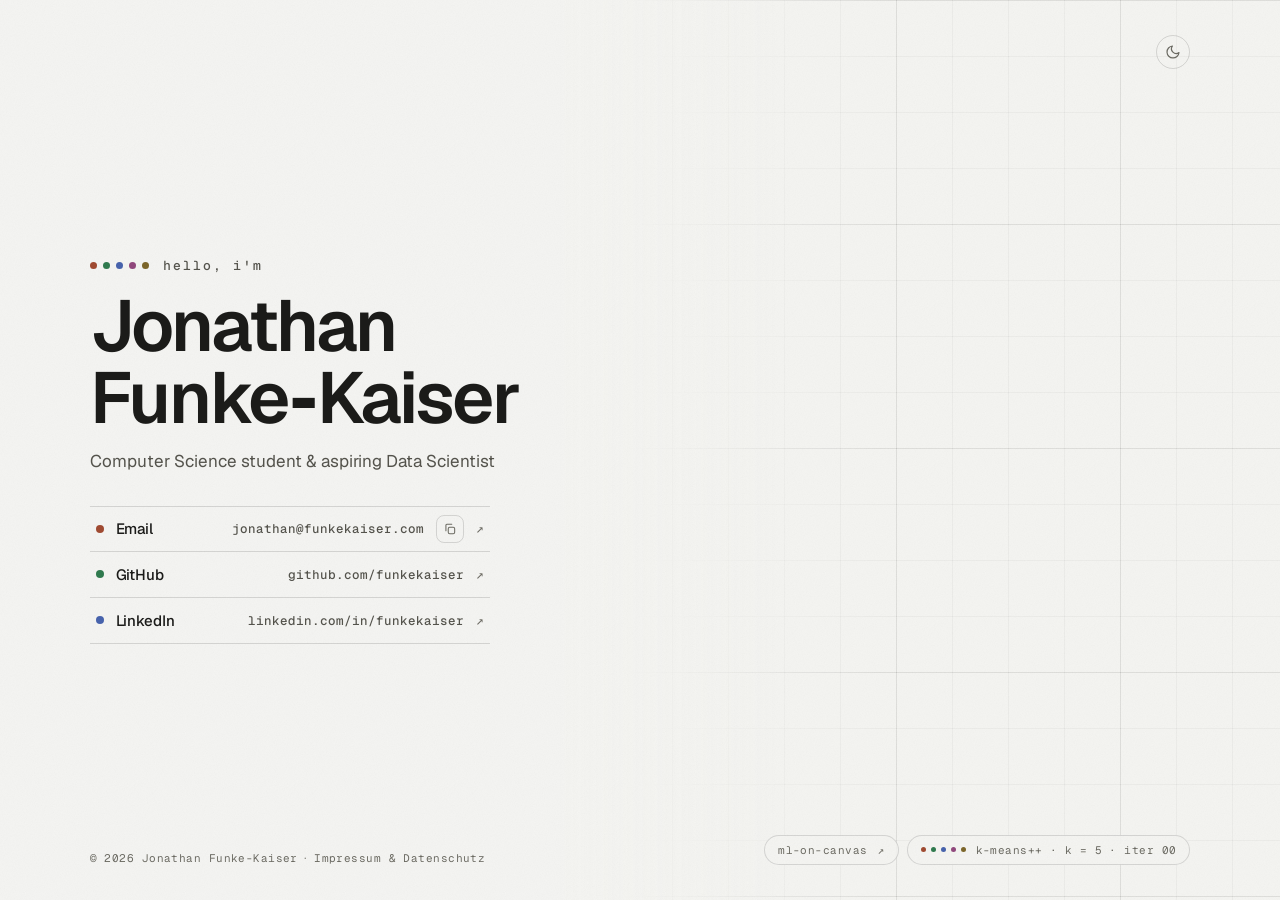
==== commit 35348bc8: "Drop hardcoded email-decode script tag Cloudflare's email obfuscation injects this tag itself, so th" ====
--- a/index.html
+++ b/index.html
@@ -4,12 +4,12 @@
 <meta charset="UTF-8" />
 <meta name="viewport" content="width=device-width, initial-scale=1.0, viewport-fit=cover" />
 <title>Jonathan Funke-Kaiser</title>
-<meta name="description" content="Jonathan Funke-Kaiser — Computer Science student and aspiring data scientist. Find my tools, GitHub, LinkedIn, and contact details here." />
+<meta name="description" content="Jonathan Funke-Kaiser — Computer Science student and aspiring data scientist. Find my GitHub, LinkedIn, and contact details here." />
 <link rel="canonical" href="https://funkekaiser.com/" />
 
 <!-- Social cards -->
 <meta property="og:title" content="Jonathan Funke-Kaiser" />
-<meta property="og:description" content="Jonathan Funke-Kaiser — Computer Science student and aspiring data scientist. Find my tools, GitHub, LinkedIn, and contact details here." />
+<meta property="og:description" content="Jonathan Funke-Kaiser — Computer Science student and aspiring data scientist. Find my GitHub, LinkedIn, and contact details here." />
 <meta property="og:type" content="website" />
 <meta property="og:url" content="https://funkekaiser.com/" />
 <meta property="og:image" content="https://funkekaiser.com/images/og-card.png" />
@@ -105,7 +105,7 @@
     --c0: #a04a31;  /* email · red */
     --c1: #2f7a4e;  /* github · green */
     --c2: #4763ad;  /* linkedin · blue */
-    --c3: #91487d;  /* tools · magenta */
+    --c3: #91487d;  /* unlinked · magenta */
     --c4: #7c662a;  /* impressum · ochre */
   }
   @media (prefers-color-scheme: dark) {
@@ -323,14 +323,12 @@
   .link[data-cluster="0"]:focus-within { color: var(--c0); }
   .link[data-cluster="1"]:focus-within { color: var(--c1); }
   .link[data-cluster="2"]:focus-within { color: var(--c2); }
-  .link[data-cluster="3"]:focus-within { color: var(--c3); }
   .link:focus-within .dot { transform: scale(1.6); }
   .link:focus-within .arrow { transform: translate(3px, -3px); color: inherit; }
   @media (hover: hover) and (pointer: fine) {
     .link[data-cluster="0"]:hover { color: var(--c0); }
     .link[data-cluster="1"]:hover { color: var(--c1); }
     .link[data-cluster="2"]:hover { color: var(--c2); }
-    .link[data-cluster="3"]:hover { color: var(--c3); }
     .link:hover .dot { transform: scale(1.6); }
     .link:hover .arrow { transform: translate(3px, -3px); color: inherit; }
   }
@@ -523,13 +521,6 @@
         <span class="link-value">linkedin.com/in/funkekaiser</span>
         <span class="arrow" aria-hidden="true">↗</span>
       </a>
-
-      <a class="link" data-cluster="3" href="https://tools.jof.dev" target="_blank" rel="noopener">
-        <span class="dot c3" aria-hidden="true"></span>
-        <span class="link-label">Tools<span class="sr-only"> (opens in a new tab)</span></span>
-        <span class="link-value">tools.jof.dev</span>
-        <span class="arrow" aria-hidden="true">↗</span>
-      </a>
     </nav>
   </main>
 
@@ -548,7 +539,7 @@
        submodule of https://github.com/funkekaiser/ml-on-canvas — so engine
        tweaks land here via a submodule bump. Each of the five page links owns
        one cluster; hover links↔clusters both ways. -->
-  <script data-cfasync="false" src="/cdn-cgi/scripts/5c5dd728/cloudflare-static/email-decode.min.js"></script><script>
+  <script>
     (function () {
       "use strict";
       var root = document.documentElement;
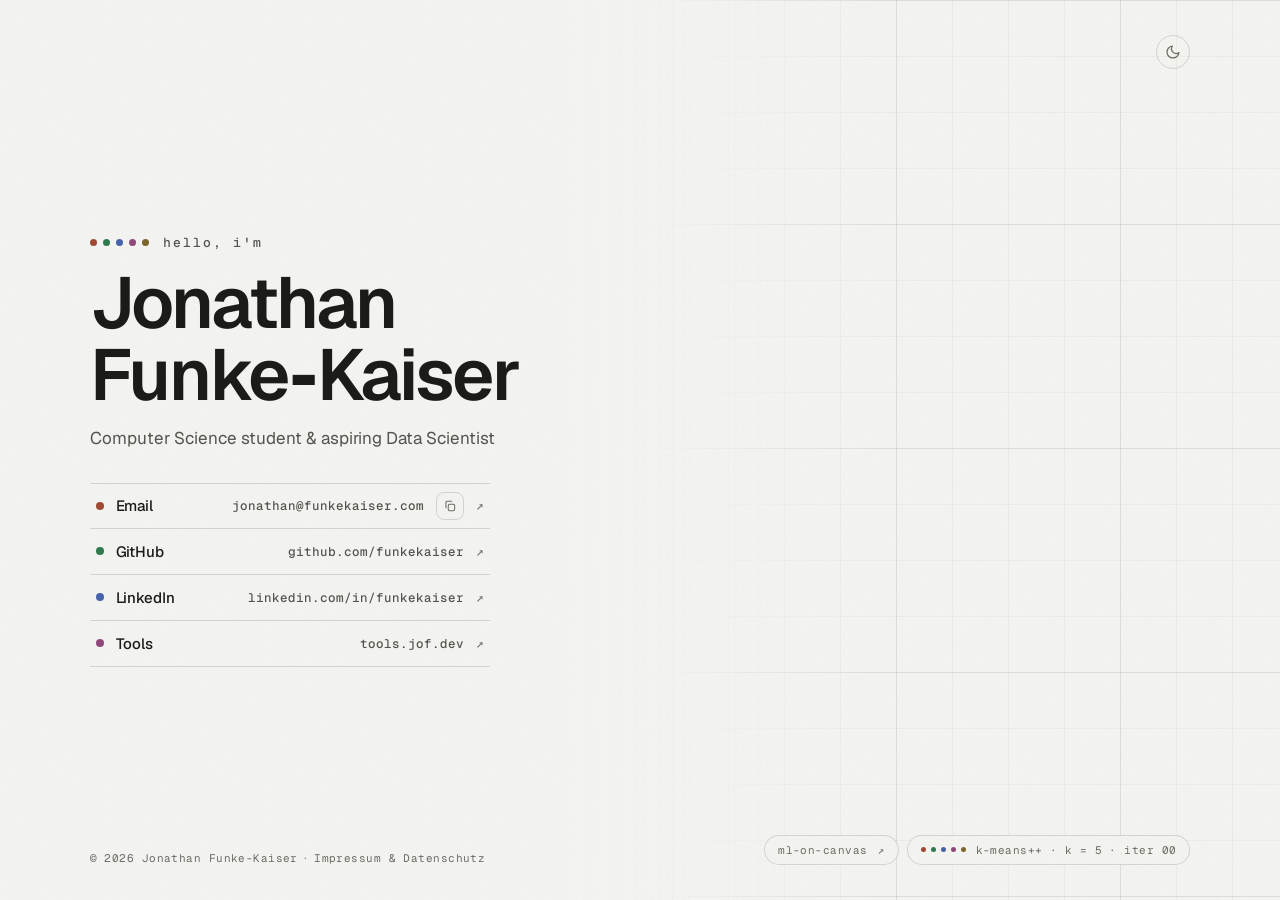
==== commit 6a9b6451: "Restore the tools.jof.dev link Co-Authored-By: Claude Opus 5.5 <noreply@anthropic.com>" ====
--- a/index.html
+++ b/index.html
@@ -4,12 +4,12 @@
 <meta charset="UTF-8" />
 <meta name="viewport" content="width=device-width, initial-scale=1.0, viewport-fit=cover" />
 <title>Jonathan Funke-Kaiser</title>
-<meta name="description" content="Jonathan Funke-Kaiser — Computer Science student and aspiring data scientist. Find my GitHub, LinkedIn, and contact details here." />
+<meta name="description" content="Jonathan Funke-Kaiser — Computer Science student and aspiring data scientist. Find my tools, GitHub, LinkedIn, and contact details here." />
 <link rel="canonical" href="https://funkekaiser.com/" />
 
 <!-- Social cards -->
 <meta property="og:title" content="Jonathan Funke-Kaiser" />
-<meta property="og:description" content="Jonathan Funke-Kaiser — Computer Science student and aspiring data scientist. Find my GitHub, LinkedIn, and contact details here." />
+<meta property="og:description" content="Jonathan Funke-Kaiser — Computer Science student and aspiring data scientist. Find my tools, GitHub, LinkedIn, and contact details here." />
 <meta property="og:type" content="website" />
 <meta property="og:url" content="https://funkekaiser.com/" />
 <meta property="og:image" content="https://funkekaiser.com/images/og-card.png" />
@@ -105,7 +105,7 @@
     --c0: #a04a31;  /* email · red */
     --c1: #2f7a4e;  /* github · green */
     --c2: #4763ad;  /* linkedin · blue */
-    --c3: #91487d;  /* unlinked · magenta */
+    --c3: #91487d;  /* tools · magenta */
     --c4: #7c662a;  /* impressum · ochre */
   }
   @media (prefers-color-scheme: dark) {
@@ -323,12 +323,14 @@
   .link[data-cluster="0"]:focus-within { color: var(--c0); }
   .link[data-cluster="1"]:focus-within { color: var(--c1); }
   .link[data-cluster="2"]:focus-within { color: var(--c2); }
+  .link[data-cluster="3"]:focus-within { color: var(--c3); }
   .link:focus-within .dot { transform: scale(1.6); }
   .link:focus-within .arrow { transform: translate(3px, -3px); color: inherit; }
   @media (hover: hover) and (pointer: fine) {
     .link[data-cluster="0"]:hover { color: var(--c0); }
     .link[data-cluster="1"]:hover { color: var(--c1); }
     .link[data-cluster="2"]:hover { color: var(--c2); }
+    .link[data-cluster="3"]:hover { color: var(--c3); }
     .link:hover .dot { transform: scale(1.6); }
     .link:hover .arrow { transform: translate(3px, -3px); color: inherit; }
   }
@@ -519,6 +521,13 @@
         <span class="dot c2" aria-hidden="true"></span>
         <span class="link-label">LinkedIn<span class="sr-only"> (opens in a new tab)</span></span>
         <span class="link-value">linkedin.com/in/funkekaiser</span>
+        <span class="arrow" aria-hidden="true">↗</span>
+      </a>
+
+      <a class="link" data-cluster="3" href="https://tools.jof.dev" target="_blank" rel="noopener">
+        <span class="dot c3" aria-hidden="true"></span>
+        <span class="link-label">Tools<span class="sr-only"> (opens in a new tab)</span></span>
+        <span class="link-value">tools.jof.dev</span>
         <span class="arrow" aria-hidden="true">↗</span>
       </a>
     </nav>
